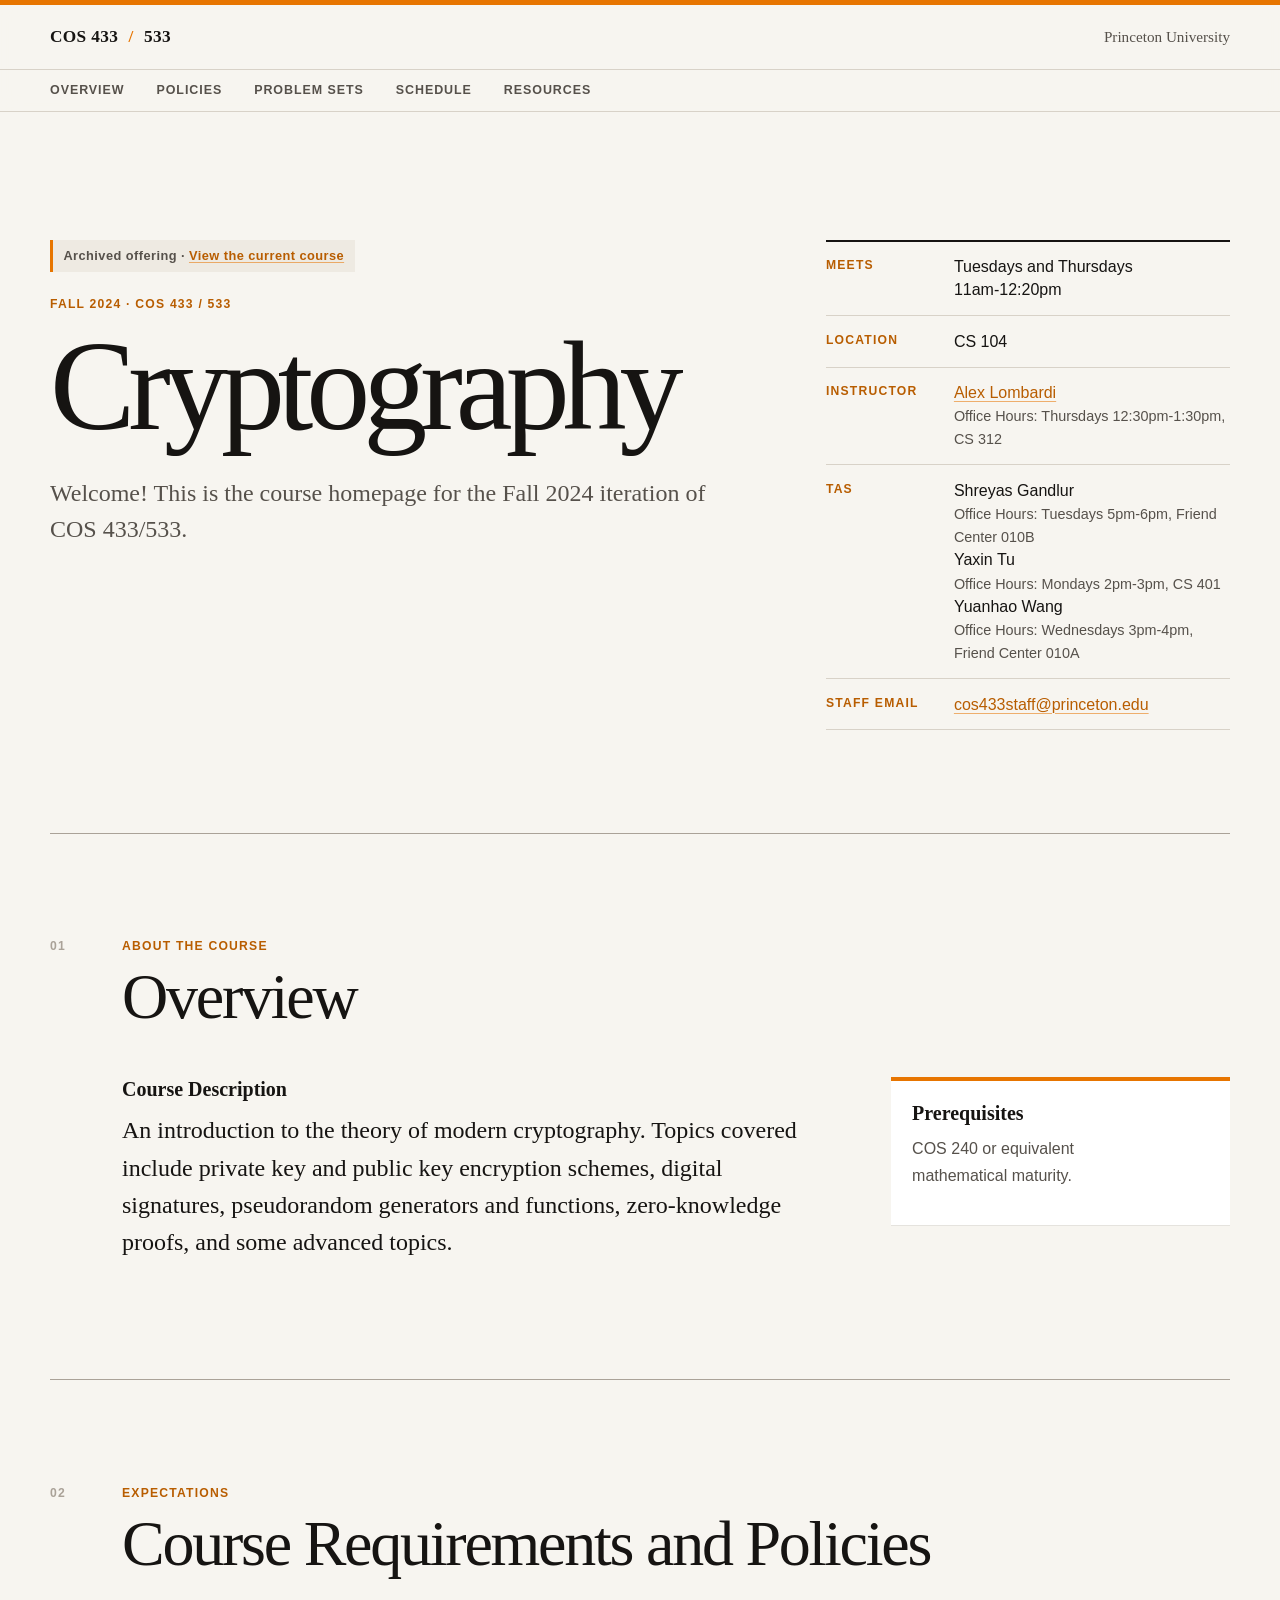
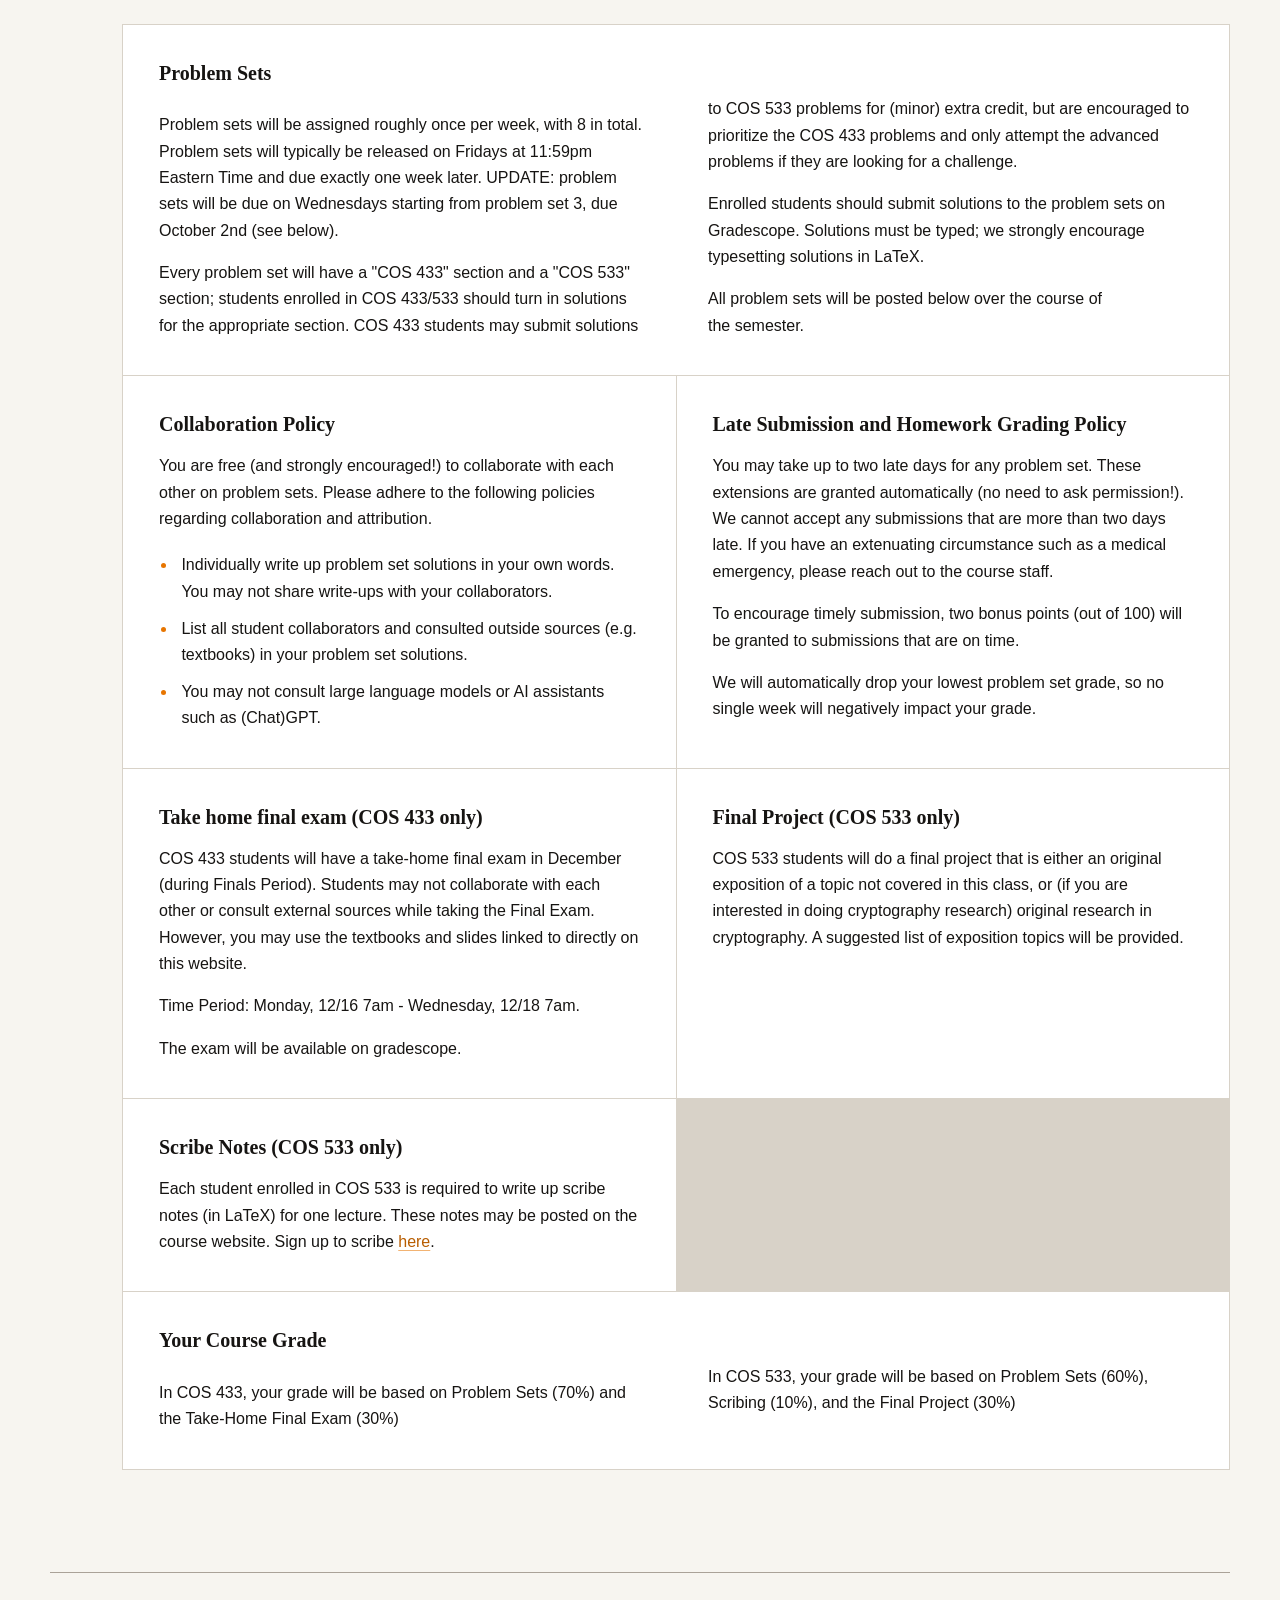
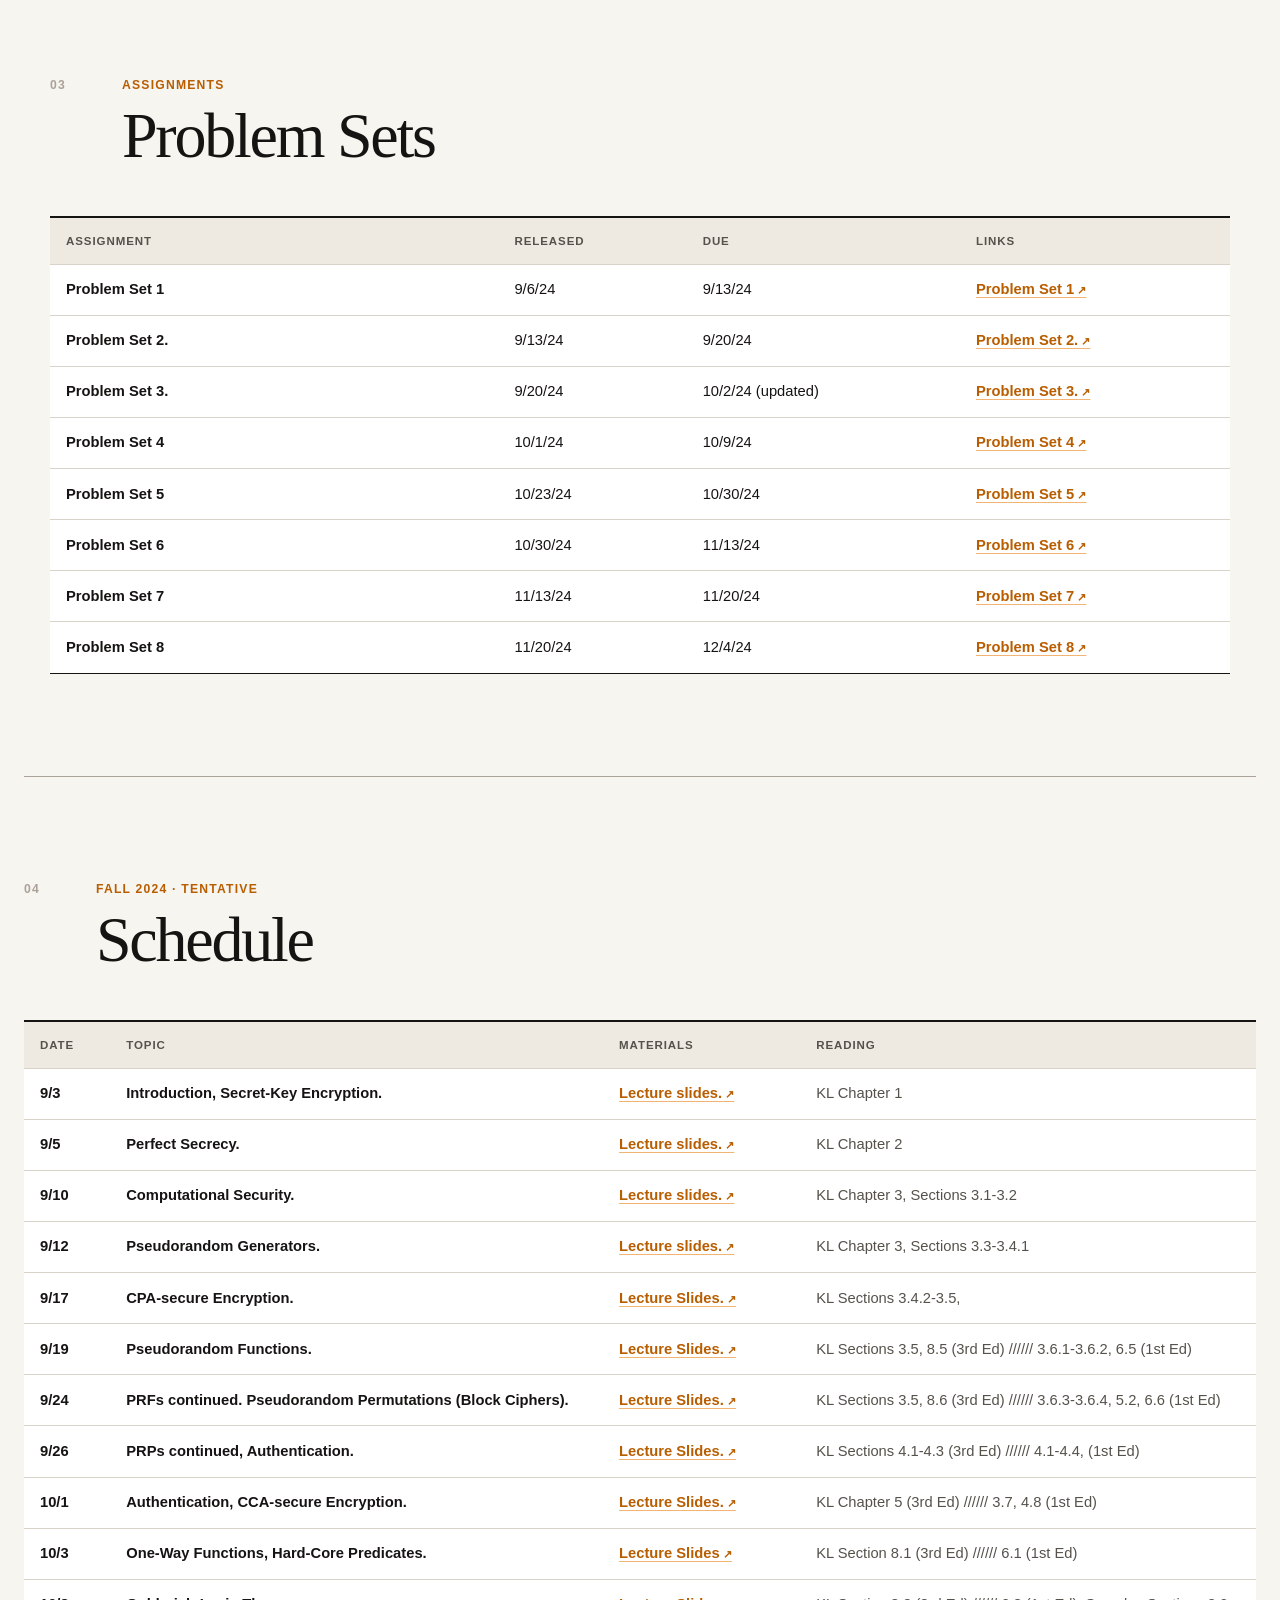
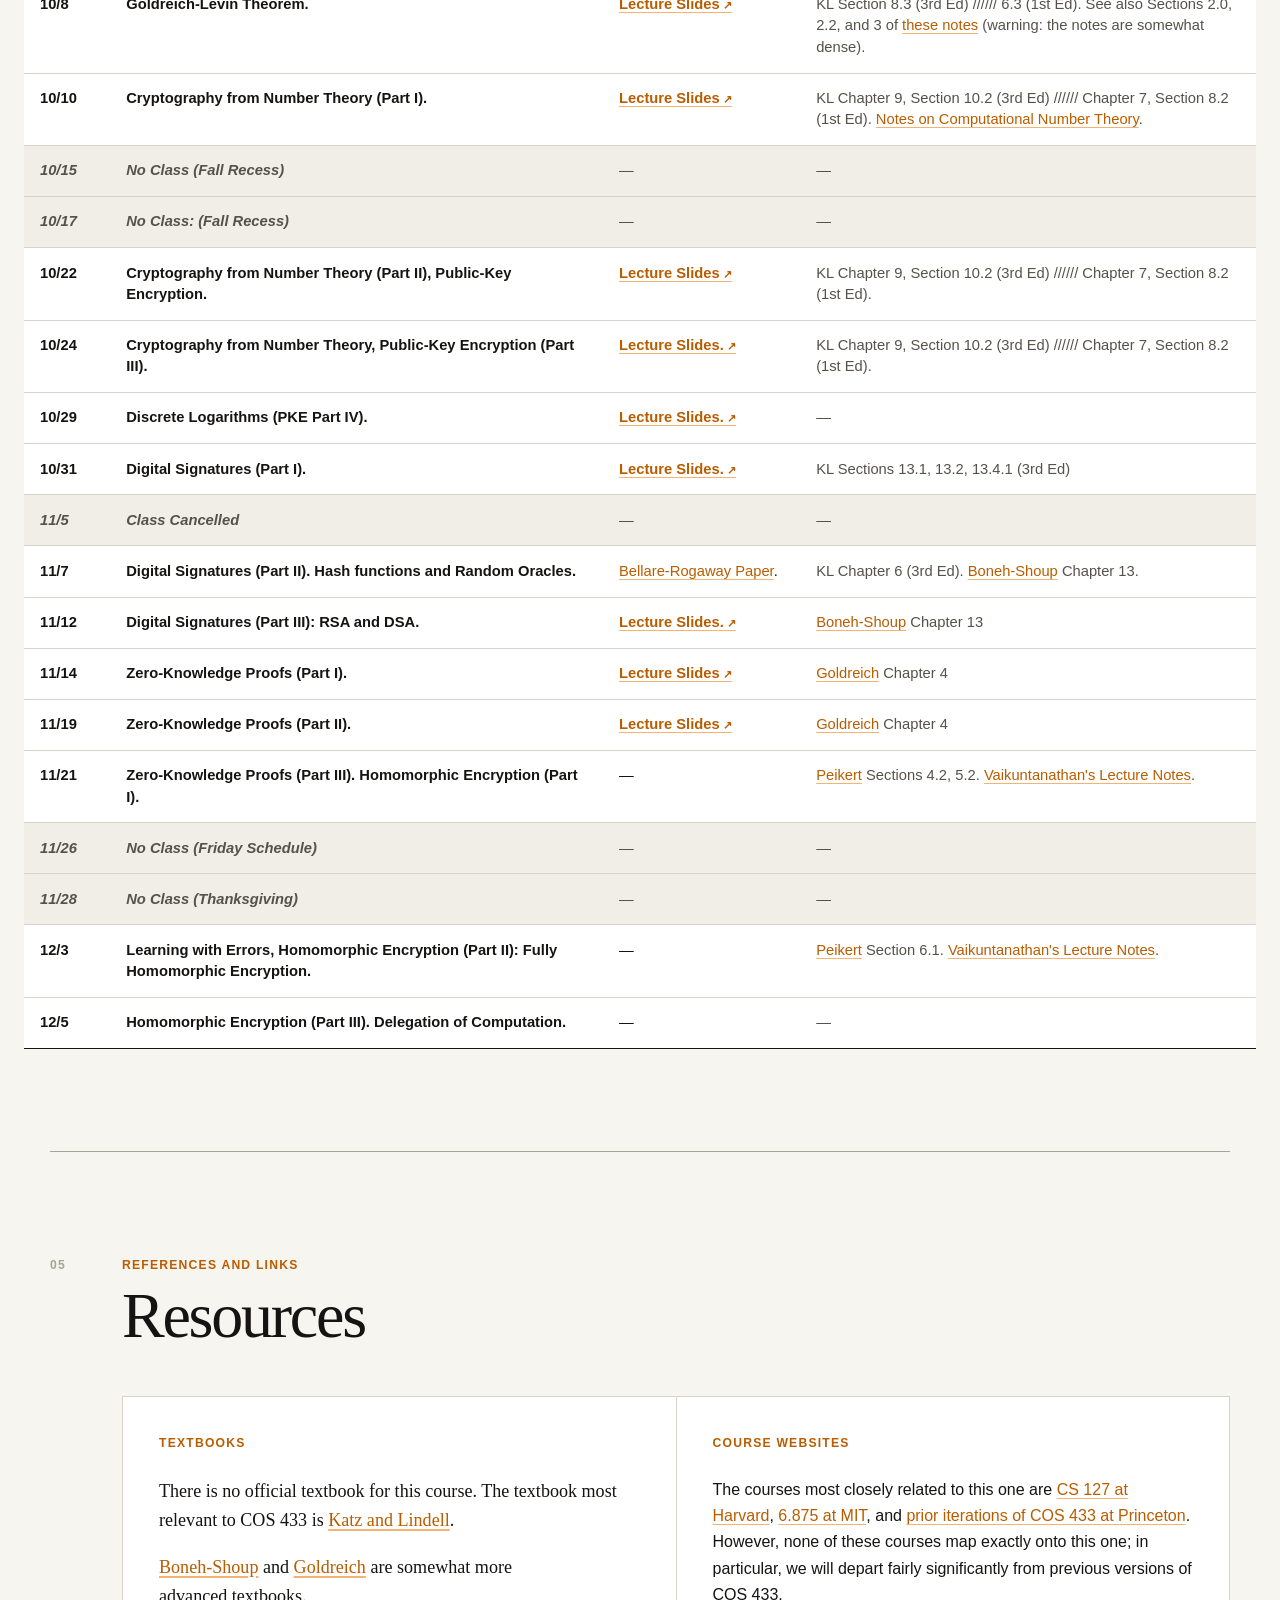
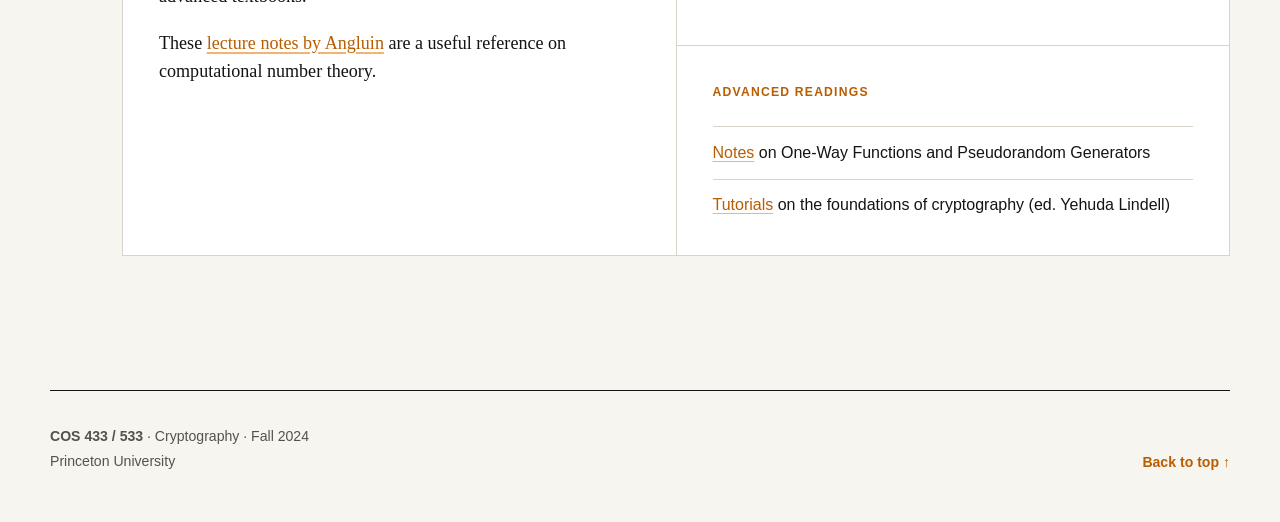
==== archive/fall-2024/index.html @ 26ebc26f "Publish COS 433 course website" ====
<!doctype html>
<html lang="en">
  <head>
    <meta charset="utf-8">
    <meta name="viewport" content="width=device-width, initial-scale=1">
    <meta name="description" content="Archived Fall 2024 offering of COS 433/533: Cryptography at Princeton University.">
    <meta name="theme-color" content="#e77500">
    <title>COS 433/533: Cryptography — Fall 2024 Archive</title>
    <link rel="stylesheet" href="../../style.css">
  </head>
  <body>
    <a class="skip-link" href="#main-content">Skip to main content</a>

    <header class="site-header">
      <div class="header-rule" aria-hidden="true"></div>
      <div class="header-inner">
        <a class="course-mark" href="#top" aria-label="COS 433/533 home">
          <span>COS 433</span>
          <span class="course-mark-divider" aria-hidden="true">/</span>
          <span>533</span>
        </a>
        <p class="university">Princeton University</p>
      </div>
      <nav class="site-nav" aria-label="Course navigation">
        <div class="nav-inner">
          <a href="#overview">Overview</a>
          <a href="#policies">Policies</a>
          <a href="#problem-sets">Problem Sets</a>
          <a href="#schedule">Schedule</a>
          <a href="#resources">Resources</a>
        </div>
      </nav>
    </header>

    <main id="main-content">
      <section class="hero" id="top" aria-labelledby="course-title">
        <div class="hero-copy">
          <p class="archive-notice">Archived offering · <a href="../../">View the current course</a></p>
          <p class="eyebrow">Fall 2024 · COS 433 / 533</p>
          <h1 id="course-title">Cryptography</h1>
          <p class="hero-intro">Welcome! This is the course homepage for the Fall 2024 iteration of COS 433/533.</p>
        </div>
        <dl class="course-facts">
          <div>
            <dt>Meets</dt>
            <dd>Tuesdays and Thursdays<br>11am-12:20pm</dd>
          </div>
          <div>
            <dt>Location</dt>
            <dd>CS 104</dd>
          </div>
          <div>
            <dt>Instructor</dt>
            <dd><a href="https://sites.google.com/view/alex-lombardi/home">Alex Lombardi</a><br><span>Office Hours: Thursdays 12:30pm-1:30pm, CS 312</span></dd>
          </div>
          <div>
            <dt>TAs</dt>
            <dd>
              Shreyas Gandlur<br><span>Office Hours: Tuesdays 5pm-6pm, Friend Center 010B</span><br>
              Yaxin Tu<br><span>Office Hours: Mondays 2pm-3pm, CS 401</span><br>
              Yuanhao Wang<br><span>Office Hours: Wednesdays 3pm-4pm, Friend Center 010A</span>
            </dd>
          </div>
          <div>
            <dt>Staff email</dt>
            <dd><a href="mailto:cos433staff@princeton.edu">cos433staff@princeton.edu</a></dd>
          </div>
        </dl>
      </section>

      <section class="section" id="overview" aria-labelledby="overview-title">
        <div class="section-heading">
          <p class="section-number" aria-hidden="true">01</p>
          <div>
            <p class="kicker">About the course</p>
            <h2 id="overview-title">Overview</h2>
          </div>
        </div>
        <div class="prose overview-grid">
          <div>
            <h3>Course Description</h3>
            <p>An introduction to the theory of modern cryptography. Topics covered include private key and public key encryption schemes, digital signatures, pseudorandom generators and functions, zero-knowledge proofs, and some advanced topics.</p>
          </div>
          <aside class="prerequisite">
            <h3>Prerequisites</h3>
            <p>COS 240 or equivalent mathematical maturity.</p>
          </aside>
        </div>
      </section>

      <section class="section" id="policies" aria-labelledby="policies-title">
        <div class="section-heading">
          <p class="section-number" aria-hidden="true">02</p>
          <div>
            <p class="kicker">Expectations</p>
            <h2 id="policies-title">Course Requirements and Policies</h2>
          </div>
        </div>
        <div class="policy-grid">
          <article class="policy-block policy-lead">
            <h3>Problem Sets</h3>
            <p>Problem sets will be assigned roughly once per week, with 8 in total. Problem sets will typically be released on Fridays at 11:59pm Eastern Time and due exactly one week later. UPDATE: problem sets will be due on Wednesdays starting from problem set 3, due October 2nd (see below).</p>
            <p>Every problem set will have a "COS 433" section and a "COS 533" section; students enrolled in COS 433/533 should turn in solutions for the appropriate section. COS 433 students may submit solutions to COS 533 problems for (minor) extra credit, but are encouraged to prioritize the COS 433 problems and only attempt the advanced problems if they are looking for a challenge.</p>
            <p>Enrolled students should submit solutions to the problem sets on Gradescope. Solutions must be typed; we strongly encourage typesetting solutions in LaTeX.</p>
            <p>All problem sets will be posted below over the course of the semester.</p>
          </article>

          <article class="policy-block">
            <h3>Collaboration Policy</h3>
            <p>You are free (and strongly encouraged!) to collaborate with each other on problem sets. Please adhere to the following policies regarding collaboration and attribution.</p>
            <ul>
              <li>Individually write up problem set solutions in your own words. You may not share write-ups with your collaborators.</li>
              <li>List all student collaborators and consulted outside sources (e.g. textbooks) in your problem set solutions.</li>
              <li>You may not consult large language models or AI assistants such as (Chat)GPT.</li>
            </ul>
          </article>

          <article class="policy-block">
            <h3>Late Submission and Homework Grading Policy</h3>
            <p>You may take up to two late days for any problem set. These extensions are granted automatically (no need to ask permission!). We cannot accept any submissions that are more than two days late. If you have an extenuating circumstance such as a medical emergency, please reach out to the course staff.</p>
            <p>To encourage timely submission, two bonus points (out of 100) will be granted to submissions that are on time.</p>
            <p>We will automatically drop your lowest problem set grade, so no single week will negatively impact your grade.</p>
          </article>

          <article class="policy-block">
            <h3>Take home final exam (COS 433 only)</h3>
            <p>COS 433 students will have a take-home final exam in December (during Finals Period). Students may not collaborate with each other or consult external sources while taking the Final Exam. However, you may use the textbooks and slides linked to directly on this website.</p>
            <p>Time Period: Monday, 12/16 7am - Wednesday, 12/18 7am.</p>
            <p>The exam will be available on gradescope.</p>
          </article>

          <article class="policy-block">
            <h3>Final Project (COS 533 only)</h3>
            <p>COS 533 students will do a final project that is either an original exposition of a topic not covered in this class, or (if you are interested in doing cryptography research) original research in cryptography. A suggested list of exposition topics will be provided.</p>
          </article>

          <article class="policy-block">
            <h3>Scribe Notes (COS 533 only)</h3>
            <p>Each student enrolled in COS 533 is required to write up scribe notes (in LaTeX) for one lecture. These notes may be posted on the course website. Sign up to scribe <a href="https://docs.google.com/spreadsheets/d/1OkGU-1TvZ5E2zgRWZABC5kylXxtdlZZu6oyZ9bKEz8Q/edit?usp=sharing">here</a>.</p>
          </article>

          <article class="policy-block policy-lead">
            <h3>Your Course Grade</h3>
            <p>In COS 433, your grade will be based on Problem Sets (70%) and the Take-Home Final Exam (30%)</p>
            <p>In COS 533, your grade will be based on Problem Sets (60%), Scribing (10%), and the Final Project (30%)</p>
          </article>
        </div>
      </section>

      <section class="section" id="problem-sets" aria-labelledby="problem-sets-title">
        <div class="section-heading">
          <p class="section-number" aria-hidden="true">03</p>
          <div>
            <p class="kicker">Assignments</p>
            <h2 id="problem-sets-title">Problem Sets</h2>
          </div>
        </div>
        <div class="table-wrap" tabindex="0" role="region" aria-label="Problem sets table">
          <table class="assignments-table">
            <thead>
              <tr><th scope="col">Assignment</th><th scope="col">Released</th><th scope="col">Due</th><th scope="col">Links</th></tr>
            </thead>
            <tbody>
              <tr><th scope="row">Problem Set 1</th><td><time datetime="2024-09-06">9/6/24</time></td><td><time datetime="2024-09-13">9/13/24</time></td><td><a class="material-link" href="https://drive.google.com/file/d/1F529J0idcLSIoOwxctUUC-My8OvthMAl/view?usp=sharing">Problem Set 1</a></td></tr>
              <tr><th scope="row">Problem Set 2.</th><td><time datetime="2024-09-13">9/13/24</time></td><td><time datetime="2024-09-20">9/20/24</time></td><td><a class="material-link" href="https://drive.google.com/file/d/1Zq350hdBatgd6WOhfVBO8AHNza-Hgu_a/view?usp=sharing">Problem Set 2.</a></td></tr>
              <tr><th scope="row">Problem Set 3.</th><td><time datetime="2024-09-20">9/20/24</time></td><td><time datetime="2024-10-02">10/2/24 (updated)</time></td><td><a class="material-link" href="https://drive.google.com/file/d/1S4IjV6OdjHslKK5Bb_wJ1UD8ob0xcJHb/view?usp=sharing">Problem Set 3.</a></td></tr>
              <tr><th scope="row">Problem Set 4</th><td><time datetime="2024-10-01">10/1/24</time></td><td><time datetime="2024-10-09">10/9/24</time></td><td><a class="material-link" href="https://drive.google.com/file/d/1CdfJLV0wlPe9n7Mj4t52S3CpuPpFNwMN/view?usp=sharing">Problem Set 4</a></td></tr>
              <tr><th scope="row">Problem Set 5</th><td><time datetime="2024-10-23">10/23/24</time></td><td><time datetime="2024-10-30">10/30/24</time></td><td><a class="material-link" href="https://drive.google.com/file/d/1-C3QPLSlQTEhts3yu4E3razb48sNxPXq/view?usp=sharing">Problem Set 5</a></td></tr>
              <tr><th scope="row">Problem Set 6</th><td><time datetime="2024-10-30">10/30/24</time></td><td><time datetime="2024-11-13">11/13/24</time></td><td><a class="material-link" href="https://drive.google.com/file/d/1BEJ1AhPL5W0Lh9tFBaPdwI0mNyIkY1Yx/view?usp=sharing">Problem Set 6</a></td></tr>
              <tr><th scope="row">Problem Set 7</th><td><time datetime="2024-11-13">11/13/24</time></td><td><time datetime="2024-11-20">11/20/24</time></td><td><a class="material-link" href="https://drive.google.com/file/d/1GU1M-of982mhEj-NG-NFUiHwJxZ1PYLh/view?usp=sharing">Problem Set 7</a></td></tr>
              <tr><th scope="row">Problem Set 8</th><td><time datetime="2024-11-20">11/20/24</time></td><td><time datetime="2024-12-04">12/4/24</time></td><td><a class="material-link" href="https://drive.google.com/file/d/1O2Ly7XESzdmF1xDLxISKnJnm4eGkUbYT/view?usp=sharing">Problem Set 8</a></td></tr>
            </tbody>
          </table>
        </div>
      </section>

      <section class="section schedule-section" id="schedule" aria-labelledby="schedule-title">
        <div class="section-heading">
          <p class="section-number" aria-hidden="true">04</p>
          <div><p class="kicker">Fall 2024 · Tentative</p><h2 id="schedule-title">Schedule</h2></div>
        </div>
        <p class="table-hint">Scroll horizontally to see all columns on smaller screens.</p>
        <div class="table-wrap" tabindex="0" role="region" aria-label="Course schedule table">
          <table class="schedule-table">
            <thead><tr><th scope="col">Date</th><th scope="col">Topic</th><th scope="col">Materials</th><th scope="col">Reading</th></tr></thead>
            <tbody>
              <tr><th scope="row"><time datetime="2024-09-03">9/3</time></th><td>Introduction, Secret-Key Encryption.</td><td><a class="material-link" href="https://drive.google.com/file/d/1d1HkCn3lOzLre4zKtiXwB_2v631OCyvb/view?usp=sharing">Lecture slides.</a></td><td>KL Chapter 1</td></tr>
              <tr><th scope="row"><time datetime="2024-09-05">9/5</time></th><td>Perfect Secrecy.</td><td><a class="material-link" href="https://drive.google.com/file/d/1KfqXOS7wd2Zdfg8uqD8DSI1Xg-wZctUl/view?usp=sharing">Lecture slides.</a></td><td>KL Chapter 2</td></tr>
              <tr><th scope="row"><time datetime="2024-09-10">9/10</time></th><td>Computational Security.</td><td><a class="material-link" href="https://drive.google.com/file/d/1zR4z2SB0qdvX8WwCimMjlUtIM4IcQUW7/view?usp=sharing">Lecture slides.</a></td><td>KL Chapter 3, Sections 3.1-3.2</td></tr>
              <tr><th scope="row"><time datetime="2024-09-12">9/12</time></th><td>Pseudorandom Generators.</td><td><a class="material-link" href="https://drive.google.com/file/d/1OOVRRcZiRSDQdKxDRAV39hhmmsc6ykVG/view?usp=sharing">Lecture slides.</a></td><td>KL Chapter 3, Sections 3.3-3.4.1</td></tr>
              <tr><th scope="row"><time datetime="2024-09-17">9/17</time></th><td>CPA-secure Encryption.</td><td><a class="material-link" href="https://drive.google.com/file/d/1ex-93kirBeV9hCXNOdJ_LwXpl_bOQMqf/view?usp=sharing">Lecture Slides.</a></td><td>KL Sections 3.4.2-3.5,</td></tr>
              <tr><th scope="row"><time datetime="2024-09-19">9/19</time></th><td>Pseudorandom Functions.</td><td><a class="material-link" href="https://drive.google.com/file/d/1zxz50cBMT1qx-W2vQcSHmxbXBAGcYKoc/view?usp=sharing">Lecture Slides.</a></td><td>KL Sections 3.5, 8.5 (3rd Ed) ////// 3.6.1-3.6.2, 6.5 (1st Ed)</td></tr>
              <tr><th scope="row"><time datetime="2024-09-24">9/24</time></th><td>PRFs continued. Pseudorandom Permutations (Block Ciphers).</td><td><a class="material-link" href="https://drive.google.com/file/d/1mc6Bu2NzUdekiKXBKL06t9OluYUAHjoE/view?usp=sharing">Lecture Slides.</a></td><td>KL Sections 3.5, 8.6 (3rd Ed) ////// 3.6.3-3.6.4, 5.2, 6.6 (1st Ed)</td></tr>
              <tr><th scope="row"><time datetime="2024-09-26">9/26</time></th><td>PRPs continued, Authentication.</td><td><a class="material-link" href="https://drive.google.com/file/d/1-lfu5kfkuvpm5GDwnCWhAe2GRduEKxR8/view?usp=sharing">Lecture Slides.</a></td><td>KL Sections 4.1-4.3 (3rd Ed) ////// 4.1-4.4, (1st Ed)</td></tr>
              <tr><th scope="row"><time datetime="2024-10-01">10/1</time></th><td>Authentication, CCA-secure Encryption.</td><td><a class="material-link" href="https://drive.google.com/file/d/1KmprNlI97lW3ezD8YJkcFB7vZP6u7LM2/view?usp=sharing">Lecture Slides.</a></td><td>KL Chapter 5 (3rd Ed) ////// 3.7, 4.8 (1st Ed)</td></tr>
              <tr><th scope="row"><time datetime="2024-10-03">10/3</time></th><td>One-Way Functions, Hard-Core Predicates.</td><td><a class="material-link" href="https://drive.google.com/file/d/18nx8LmaZHeumwCPfMgHmy_OSoEl8X6At/view?usp=sharing">Lecture Slides</a></td><td>KL Section 8.1 (3rd Ed) ////// 6.1 (1st Ed)</td></tr>
              <tr><th scope="row"><time datetime="2024-10-08">10/8</time></th><td>Goldreich-Levin Theorem.</td><td><a class="material-link" href="https://drive.google.com/file/d/1hE2r0ha7eW0JiJALLfdIwK99gK0h9WV9/view?usp=sharing">Lecture Slides</a></td><td>KL Section 8.3 (3rd Ed) ////// 6.3 (1st Ed). See also Sections 2.0, 2.2, and 3 of <a href="https://drive.google.com/file/d/1I5aObjjX_0Zlpn97mNiALAsqbqVJDV7d/view?usp=drive_link">these notes</a> (warning: the notes are somewhat dense).</td></tr>
              <tr><th scope="row"><time datetime="2024-10-10">10/10</time></th><td>Cryptography from Number Theory (Part I).</td><td><a class="material-link" href="https://drive.google.com/file/d/1dUFVqt5F3Y6qQdWB9wIXj5unigQz3nnT/view?usp=sharing">Lecture Slides</a></td><td>KL Chapter 9, Section 10.2 (3rd Ed) ////// Chapter 7, Section 8.2 (1st Ed). <a href="https://people.csail.mit.edu/vinodv/6892-Fall2013/Angluin.pdf">Notes on Computational Number Theory</a>.</td></tr>
              <tr class="no-class"><th scope="row"><time datetime="2024-10-15">10/15</time></th><td>No Class (Fall Recess)</td><td>—</td><td>—</td></tr>
              <tr class="no-class"><th scope="row"><time datetime="2024-10-17">10/17</time></th><td>No Class: (Fall Recess)</td><td>—</td><td>—</td></tr>
              <tr><th scope="row"><time datetime="2024-10-22">10/22</time></th><td>Cryptography from Number Theory (Part II), Public-Key Encryption.</td><td><a class="material-link" href="https://drive.google.com/file/d/1A3xNE3QRSELTQev5e_37ueqRRIVzQY-b/view?usp=sharing">Lecture Slides</a></td><td>KL Chapter 9, Section 10.2 (3rd Ed) ////// Chapter 7, Section 8.2 (1st Ed).</td></tr>
              <tr><th scope="row"><time datetime="2024-10-24">10/24</time></th><td>Cryptography from Number Theory, Public-Key Encryption (Part III).</td><td><a class="material-link" href="https://drive.google.com/file/d/1jjQ2EdCwnYMxL5EB5lro6d1SvZxz0KIk/view?usp=sharing">Lecture Slides.</a></td><td>KL Chapter 9, Section 10.2 (3rd Ed) ////// Chapter 7, Section 8.2 (1st Ed).</td></tr>
              <tr><th scope="row"><time datetime="2024-10-29">10/29</time></th><td>Discrete Logarithms (PKE Part IV).</td><td><a class="material-link" href="https://drive.google.com/file/d/1KdBv2S4FcNrTZUU7-QL05_keeopaWjda/view?usp=sharing">Lecture Slides.</a></td><td>—</td></tr>
              <tr><th scope="row"><time datetime="2024-10-31">10/31</time></th><td>Digital Signatures (Part I).</td><td><a class="material-link" href="https://drive.google.com/file/d/1XfYALcWk4npPkjH8g8WT1zkUzAO992lx/view?usp=sharing">Lecture Slides.</a></td><td>KL Sections 13.1, 13.2, 13.4.1 (3rd Ed)</td></tr>
              <tr class="no-class"><th scope="row"><time datetime="2024-11-05">11/5</time></th><td>Class Cancelled</td><td>—</td><td>—</td></tr>
              <tr><th scope="row"><time datetime="2024-11-07">11/7</time></th><td>Digital Signatures (Part II). Hash functions and Random Oracles.</td><td><a href="https://cseweb.ucsd.edu/~mihir/papers/ro.pdf">Bellare-Rogaway Paper</a>.</td><td>KL Chapter 6 (3rd Ed). <a href="https://toc.cryptobook.us/book.pdf">Boneh-Shoup</a> Chapter 13.</td></tr>
              <tr><th scope="row"><time datetime="2024-11-12">11/12</time></th><td>Digital Signatures (Part III): RSA and DSA.</td><td><a class="material-link" href="https://drive.google.com/file/d/1oEWi39THgZDd5wT80y-k6qkFfEjJAC9w/view?usp=sharing">Lecture Slides.</a></td><td><a href="https://toc.cryptobook.us/book.pdf">Boneh-Shoup</a> Chapter 13</td></tr>
              <tr><th scope="row"><time datetime="2024-11-14">11/14</time></th><td>Zero-Knowledge Proofs (Part I).</td><td><a class="material-link" href="https://drive.google.com/file/d/15HjSw1GidkuAJu0Bf13tibyVOrbMx1xx/view?usp=sharing">Lecture Slides</a></td><td><a href="https://www.wisdom.weizmann.ac.il/~oded/foc-drafts.html">Goldreich</a> Chapter 4</td></tr>
              <tr><th scope="row"><time datetime="2024-11-19">11/19</time></th><td>Zero-Knowledge Proofs (Part II).</td><td><a class="material-link" href="https://drive.google.com/file/d/1ycd8EAFp8zZZuuLKZI3TcP0SUnI-bA4n/view?usp=sharing">Lecture Slides</a></td><td><a href="https://www.wisdom.weizmann.ac.il/~oded/foc-drafts.html">Goldreich</a> Chapter 4</td></tr>
              <tr><th scope="row"><time datetime="2024-11-21">11/21</time></th><td>Zero-Knowledge Proofs (Part III). Homomorphic Encryption (Part I).</td><td>—</td><td><a href="https://eprint.iacr.org/2015/939.pdf">Peikert</a> Sections 4.2, 5.2. <a href="https://advancedcrypto.github.io/Lecture1.pdf">Vaikuntanathan's Lecture Notes</a>.</td></tr>
              <tr class="no-class"><th scope="row"><time datetime="2024-11-26">11/26</time></th><td>No Class (Friday Schedule)</td><td>—</td><td>—</td></tr>
              <tr class="no-class"><th scope="row"><time datetime="2024-11-28">11/28</time></th><td>No Class (Thanksgiving)</td><td>—</td><td>—</td></tr>
              <tr><th scope="row"><time datetime="2024-12-03">12/3</time></th><td>Learning with Errors, Homomorphic Encryption (Part II): Fully Homomorphic Encryption.</td><td>—</td><td><a href="https://eprint.iacr.org/2015/939.pdf">Peikert</a> Section 6.1. <a href="https://advancedcrypto.github.io/Lecture4a.pdf">Vaikuntanathan's Lecture Notes</a>.</td></tr>
              <tr><th scope="row"><time datetime="2024-12-05">12/5</time></th><td>Homomorphic Encryption (Part III). Delegation of Computation.</td><td>—</td><td>—</td></tr>
            </tbody>
          </table>
        </div>
      </section>

      <section class="section" id="resources" aria-labelledby="resources-title">
        <div class="section-heading">
          <p class="section-number" aria-hidden="true">05</p>
          <div><p class="kicker">References and links</p><h2 id="resources-title">Resources</h2></div>
        </div>
        <div class="resources-grid">
          <article class="resource-block resource-primary">
            <p class="resource-label">Textbooks</p>
            <p>There is no official textbook for this course. The textbook most relevant to COS 433 is <a href="https://www.amazon.com/Introduction-Cryptography-Chapman-Network-Security/dp/1466570261">Katz and Lindell</a>.</p>
            <p><a href="https://toc.cryptobook.us/">Boneh-Shoup</a> and <a href="https://www.wisdom.weizmann.ac.il/~oded/foc-book.html">Goldreich</a> are somewhat more advanced textbooks.</p>
            <p>These <a href="https://people.csail.mit.edu/vinodv/6892-Fall2013/Angluin.pdf">lecture notes by Angluin</a> are a useful reference on computational number theory.</p>
          </article>
          <article class="resource-block">
            <p class="resource-label">Course Websites</p>
            <p>The courses most closely related to this one are <a href="https://cs127.boazbarak.org/">CS 127 at Harvard</a>, <a href="http://mit6875.org/">6.875 at MIT</a>, and <a href="https://mzhandry.github.io/courses/2020-Fall-COS433/">prior iterations of COS 433 at Princeton</a>. However, none of these courses map exactly onto this one; in particular, we will depart fairly significantly from previous versions of COS 433.</p>
          </article>
          <article class="resource-block">
            <p class="resource-label">Advanced Readings</p>
            <ul class="resource-list">
              <li><a href="https://drive.google.com/file/d/1I5aObjjX_0Zlpn97mNiALAsqbqVJDV7d/view?usp=drive_link">Notes</a> on One-Way Functions and Pseudorandom Generators</li>
              <li><a href="https://link.springer.com/book/10.1007/978-3-319-57048-8">Tutorials</a> on the foundations of cryptography (ed. Yehuda Lindell)</li>
            </ul>
          </article>
        </div>
      </section>
    </main>

    <footer class="site-footer">
      <div><p><strong>COS 433 / 533</strong> · Cryptography · Fall 2024</p><p>Princeton University</p></div>
      <a href="#top">Back to top <span aria-hidden="true">↑</span></a>
    </footer>
  </body>
</html>
---- style.css ----
:root {
  --orange: #e77500;
  --orange-dark: #b85d00;
  --ink: #161412;
  --ink-soft: #56514b;
  --paper: #f7f5f0;
  --surface: #fff;
  --line: #d8d2c8;
  --line-dark: #aaa298;
  --serif: Georgia, "Times New Roman", serif;
  --sans: Inter, ui-sans-serif, -apple-system, BlinkMacSystemFont, "Segoe UI", sans-serif;
  --content-width: 1180px;
}

* {
  box-sizing: border-box;
}

html {
  scroll-behavior: smooth;
  scroll-padding-top: 9rem;
}

body {
  margin: 0;
  overflow-x: hidden;
  color: var(--ink);
  background: var(--paper);
  font-family: var(--sans);
  font-size: 1rem;
  line-height: 1.65;
  -webkit-font-smoothing: antialiased;
}

a {
  color: var(--orange-dark);
  text-decoration-color: color-mix(in srgb, var(--orange) 55%, transparent);
  text-decoration-thickness: 0.09em;
  text-underline-offset: 0.18em;
}

a:hover {
  color: var(--orange);
  text-decoration-color: currentColor;
}

a:focus-visible {
  outline: 3px solid color-mix(in srgb, var(--orange) 55%, white);
  outline-offset: 3px;
  border-radius: 2px;
}

.skip-link {
  position: fixed;
  z-index: 100;
  top: 0.75rem;
  left: 0.75rem;
  padding: 0.55rem 0.8rem;
  color: white;
  background: var(--ink);
  transform: translateY(-160%);
}

.skip-link:focus {
  transform: translateY(0);
}

.site-header {
  position: sticky;
  z-index: 20;
  top: 0;
  background: color-mix(in srgb, var(--paper) 94%, transparent);
  border-bottom: 1px solid var(--line);
  backdrop-filter: blur(10px);
}

.header-rule {
  height: 5px;
  background: var(--orange);
}

.header-inner,
.nav-inner,
.hero,
.section {
  width: min(calc(100% - 3rem), var(--content-width));
  margin-inline: auto;
}

.header-inner {
  display: flex;
  align-items: center;
  justify-content: space-between;
  min-height: 4rem;
  gap: 2rem;
}

.course-mark {
  display: inline-flex;
  gap: 0.65rem;
  align-items: center;
  color: var(--ink);
  font-family: var(--serif);
  font-size: 1.08rem;
  font-weight: 700;
  letter-spacing: 0.02em;
  text-decoration: none;
}

.course-mark-divider {
  color: var(--orange);
}

.university {
  margin: 0;
  color: var(--ink-soft);
  font-family: var(--serif);
  font-size: 0.95rem;
}

.site-nav {
  border-top: 1px solid var(--line);
}

.nav-inner {
  display: flex;
  gap: 2rem;
  overflow-x: auto;
  scrollbar-width: none;
}

.nav-inner::-webkit-scrollbar {
  display: none;
}

.site-nav a {
  flex: none;
  padding: 0.6rem 0 0.65rem;
  color: var(--ink-soft);
  font-size: 0.78rem;
  font-weight: 750;
  letter-spacing: 0.075em;
  text-decoration: none;
  text-transform: uppercase;
}

.site-nav a:hover {
  color: var(--orange-dark);
}

.hero {
  display: grid;
  grid-template-columns: minmax(0, 1.25fr) minmax(20rem, 0.75fr);
  gap: clamp(3rem, 8vw, 8rem);
  padding-block: clamp(4.5rem, 10vw, 8rem) clamp(4rem, 8vw, 7rem);
}

.eyebrow,
.kicker,
.section-number,
dt {
  color: var(--orange-dark);
  font-size: 0.76rem;
  font-weight: 800;
  letter-spacing: 0.1em;
  text-transform: uppercase;
}

.eyebrow {
  margin: 0 0 1rem;
}

h1,
h2,
h3,
p {
  text-wrap: pretty;
}

h1,
h2,
h3 {
  font-family: var(--serif);
}

h1 {
  max-width: 8ch;
  margin: 0;
  font-size: clamp(4.3rem, 10vw, 8rem);
  font-weight: 500;
  letter-spacing: -0.055em;
  line-height: 0.88;
}

.hero-intro {
  max-width: 43rem;
  margin: 2rem 0 0;
  color: var(--ink-soft);
  font-family: var(--serif);
  font-size: clamp(1.2rem, 2vw, 1.5rem);
  line-height: 1.5;
}

.archive-notice {
  display: inline-block;
  margin: 0 0 1.4rem;
  padding: 0.35rem 0.65rem;
  color: var(--ink-soft);
  background: #eeeae2;
  border-left: 3px solid var(--orange);
  font-size: 0.8rem;
  font-weight: 700;
  letter-spacing: 0.035em;
}

.current-status {
  align-self: end;
  padding: 1.5rem;
  background: var(--surface);
  border-top: 4px solid var(--orange);
  box-shadow: 0 1px 0 rgba(22, 20, 18, 0.08);
}

.current-status p:last-child {
  margin-bottom: 0;
  color: var(--ink-soft);
  font-family: var(--serif);
  font-size: 1.15rem;
}

.coming-soon {
  max-width: 52rem;
  margin-left: 4.5rem;
  padding: clamp(1.5rem, 3vw, 2.25rem);
  background: var(--surface);
  border-left: 4px solid var(--orange);
  font-family: var(--serif);
  font-size: clamp(1.15rem, 2vw, 1.4rem);
}

.coming-soon p {
  margin: 0;
}

.offering-grid {
  display: grid;
  grid-template-columns: repeat(2, minmax(0, 1fr));
  gap: 1rem;
  margin-left: 4.5rem;
}

.offering-card {
  display: flex;
  flex-direction: column;
  min-height: 15rem;
  padding: clamp(1.5rem, 4vw, 2.5rem);
  color: var(--ink);
  background: var(--surface);
  border-top: 4px solid var(--orange);
  text-decoration: none;
  box-shadow: 0 1px 0 rgba(22, 20, 18, 0.08);
  transition: transform 160ms ease, box-shadow 160ms ease;
}

.offering-card:hover {
  color: var(--ink);
  transform: translateY(-2px);
  box-shadow: 0 8px 24px rgba(22, 20, 18, 0.08);
}

.offering-term {
  margin-bottom: 1.5rem;
  color: var(--orange-dark);
  font-size: 0.76rem;
  font-weight: 800;
  letter-spacing: 0.1em;
  text-transform: uppercase;
}

.offering-card strong {
  font-family: var(--serif);
  font-size: clamp(1.45rem, 3vw, 2rem);
  line-height: 1.15;
}

.offering-card > span:not(.offering-term):not(.offering-action) {
  color: var(--ink-soft);
  font-family: var(--serif);
  font-size: 1.1rem;
}

.offering-action {
  margin-top: auto;
  padding-top: 2rem;
  color: var(--orange-dark);
  font-size: 0.85rem;
  font-weight: 750;
}

.course-facts {
  align-self: end;
  margin: 0;
  border-top: 2px solid var(--ink);
}

.course-facts div {
  display: grid;
  grid-template-columns: 7rem 1fr;
  gap: 1rem;
  padding: 0.85rem 0;
  border-bottom: 1px solid var(--line);
}

.course-facts dt,
.course-facts dd {
  margin: 0;
}

.course-facts dd {
  line-height: 1.45;
}

.course-facts dd span {
  color: var(--ink-soft);
  font-size: 0.9rem;
}

.section {
  padding-block: clamp(4rem, 8vw, 7rem);
  border-top: 1px solid var(--line-dark);
}

.section-heading {
  display: grid;
  grid-template-columns: 4.5rem 1fr;
  align-items: start;
  margin-bottom: 3rem;
}

.section-number,
.kicker {
  margin: 0 0 0.55rem;
}

.section-number {
  color: var(--line-dark);
}

h2 {
  margin: 0;
  font-size: clamp(2.45rem, 5vw, 4.4rem);
  font-weight: 500;
  letter-spacing: -0.035em;
  line-height: 1;
}

h3 {
  margin: 0 0 0.65rem;
  font-size: 1.25rem;
  line-height: 1.25;
}

.prose p {
  margin: 0 0 1rem;
}

.overview-grid {
  display: grid;
  grid-template-columns: minmax(0, 1.6fr) minmax(16rem, 0.8fr);
  gap: clamp(2rem, 7vw, 7rem);
  padding-left: 4.5rem;
}

.overview-grid > div > p {
  max-width: 48rem;
  font-family: var(--serif);
  font-size: clamp(1.2rem, 2vw, 1.5rem);
  line-height: 1.55;
}

.prerequisite {
  align-self: start;
  padding: 1.25rem 1.35rem;
  background: var(--surface);
  border-top: 4px solid var(--orange);
  box-shadow: 0 1px 0 rgba(22, 20, 18, 0.08);
}

.prerequisite p {
  color: var(--ink-soft);
}

.policy-grid {
  display: grid;
  grid-template-columns: repeat(2, minmax(0, 1fr));
  gap: 1px;
  margin-left: 4.5rem;
  background: var(--line);
  border: 1px solid var(--line);
}

.policy-block {
  padding: clamp(1.5rem, 3vw, 2.25rem);
  background: var(--surface);
}

.policy-block p:last-child,
.policy-block ul:last-child {
  margin-bottom: 0;
}

.policy-lead {
  grid-column: 1 / -1;
  columns: 2;
  column-gap: 4rem;
}

.policy-lead h3 {
  column-span: all;
}

.policy-block ul {
  margin: 1.25rem 0 0;
  padding-left: 1.15rem;
}

.policy-block li {
  margin-top: 0.65rem;
  padding-left: 0.25rem;
}

.policy-block li::marker {
  color: var(--orange);
}

.grade-block {
  display: flex;
  flex-direction: column;
}

.grade-bar {
  display: flex;
  height: 2rem;
  margin-top: auto;
  padding-top: 0.7rem;
  color: white;
  font-size: 0.72rem;
  font-weight: 800;
  line-height: 2rem;
}

.grade-major,
.grade-final {
  display: block;
  padding-inline: 0.6rem;
}

.grade-major {
  width: 75%;
  background: var(--ink);
}

.grade-final {
  width: 25%;
  min-width: 3.4rem;
  background: var(--orange);
}

.table-wrap {
  max-width: 100%;
  overflow-x: auto;
  border-top: 2px solid var(--ink);
  border-bottom: 1px solid var(--ink);
  outline: none;
}

.table-wrap:focus-visible {
  outline: 3px solid color-mix(in srgb, var(--orange) 55%, white);
  outline-offset: 4px;
}

table {
  width: 100%;
  border-collapse: collapse;
  background: var(--surface);
  font-size: 0.92rem;
  line-height: 1.45;
}

th,
td {
  padding: 0.9rem 1rem;
  text-align: left;
  vertical-align: top;
  border-bottom: 1px solid var(--line);
}

thead th {
  color: var(--ink-soft);
  background: #eeeae2;
  font-size: 0.72rem;
  font-weight: 800;
  letter-spacing: 0.08em;
  text-transform: uppercase;
}

tbody tr:last-child > * {
  border-bottom: 0;
}

tbody tr:hover > * {
  background: #fffbf4;
}

tbody th {
  font-weight: 750;
}

.assignments-table {
  min-width: 700px;
}

.assignments-table th:first-child {
  width: 38%;
}

.assignments-table td:nth-child(2),
.assignments-table td:nth-child(3) {
  white-space: nowrap;
}

.table-note {
  display: block;
  margin-top: 0.2rem;
  color: var(--ink-soft);
  font-size: 0.82rem;
  font-weight: 450;
}

.availability {
  color: var(--ink-soft);
  font-style: italic;
}

.material-link {
  display: inline-block;
  font-weight: 700;
  white-space: nowrap;
}

.material-link::after {
  content: " ↗";
  font-size: 0.78em;
  text-decoration: none;
}

.schedule-section {
  width: min(calc(100% - 3rem), 1320px);
}

.schedule-table {
  min-width: 940px;
}

.schedule-table th:first-child {
  width: 7%;
  min-width: 5rem;
  white-space: nowrap;
}

.schedule-table td:nth-child(2) {
  width: 40%;
  font-weight: 600;
}

.schedule-table td:nth-child(3) {
  width: 16%;
}

.schedule-table td:nth-child(4) {
  width: 37%;
  color: var(--ink-soft);
}

.schedule-table .no-class > * {
  color: var(--ink-soft);
  background: #f1eee8;
  font-style: italic;
}

.table-hint {
  display: none;
  margin: -1.5rem 0 1rem;
  color: var(--ink-soft);
  font-size: 0.82rem;
}

.resources-grid {
  display: grid;
  grid-template-columns: repeat(2, minmax(0, 1fr));
  gap: 1px;
  margin-left: 4.5rem;
  background: var(--line);
  border: 1px solid var(--line);
}

.resource-block {
  padding: clamp(1.5rem, 3vw, 2.25rem);
  background: var(--surface);
}

.resource-primary {
  grid-row: span 2;
}

.resource-label {
  margin: 0 0 1.5rem;
  color: var(--orange-dark);
  font-size: 0.76rem;
  font-weight: 800;
  letter-spacing: 0.1em;
  text-transform: uppercase;
}

.resource-primary > p:not(.resource-label) {
  font-family: var(--serif);
  font-size: 1.13rem;
  line-height: 1.6;
}

.resource-block p:last-child,
.resource-list:last-child {
  margin-bottom: 0;
}

.resource-list {
  margin: 0;
  padding: 0;
  list-style: none;
}

.resource-list li {
  padding: 0.8rem 0;
  border-top: 1px solid var(--line);
}

.resource-list li:last-child {
  padding-bottom: 0;
}

.site-footer {
  display: flex;
  align-items: end;
  justify-content: space-between;
  width: min(calc(100% - 3rem), var(--content-width));
  margin: 2rem auto 0;
  padding: 2rem 0 3rem;
  border-top: 1px solid var(--ink);
  color: var(--ink-soft);
  font-size: 0.88rem;
}

.site-footer p {
  margin: 0.1rem 0;
}

.site-footer a {
  font-weight: 750;
  text-decoration: none;
}

@media (max-width: 780px) {
  html {
    scroll-padding-top: 8rem;
  }

  .header-inner,
  .nav-inner,
  .hero,
  .section,
  .schedule-section,
  .site-footer {
    width: min(calc(100% - 2rem), var(--content-width));
  }

  .university {
    display: none;
  }

  .nav-inner {
    gap: 1.35rem;
  }

  .hero {
    grid-template-columns: 1fr;
    gap: 3rem;
    padding-top: 4rem;
  }

  h1 {
    font-size: clamp(3.25rem, 15.5vw, 5.5rem);
  }

  .section-heading {
    grid-template-columns: 3rem 1fr;
  }

  .overview-grid {
    grid-template-columns: 1fr;
    padding-left: 3rem;
  }

  .coming-soon,
  .offering-grid {
    margin-left: 3rem;
  }

  .policy-grid,
  .resources-grid {
    grid-template-columns: 1fr;
    margin-left: 3rem;
  }

  .policy-lead,
  .resource-primary {
    grid-column: auto;
    grid-row: auto;
  }

  .policy-lead {
    columns: auto;
  }

  .table-hint {
    display: block;
  }
}

@media (max-width: 480px) {
  .course-facts div {
    grid-template-columns: 1fr;
    gap: 0.2rem;
  }

  .section-heading {
    display: block;
  }

  .section-number {
    margin-bottom: 0.35rem;
  }

  .overview-grid {
    padding-left: 0;
  }

  .coming-soon,
  .offering-grid {
    margin-left: 0;
  }

  .offering-grid {
    grid-template-columns: 1fr;
  }

  .policy-grid,
  .resources-grid {
    margin-left: 0;
  }

  .site-footer {
    display: block;
  }

  .site-footer > a {
    display: inline-block;
    margin-top: 1rem;
  }
}

@media print {
  .site-header,
  .skip-link,
  .site-footer {
    display: none;
  }

  body {
    background: white;
    font-size: 10pt;
  }

  .hero,
  .section,
  .schedule-section {
    width: 100%;
    padding-block: 1.5rem;
  }

  .hero {
    grid-template-columns: 1fr 1fr;
  }

  h1 {
    font-size: 48pt;
  }

  .table-wrap {
    overflow: visible;
  }

  .schedule-table,
  .assignments-table {
    min-width: 0;
  }

  a {
    color: inherit;
  }
}

@media (prefers-reduced-motion: reduce) {
  html {
    scroll-behavior: auto;
  }
}
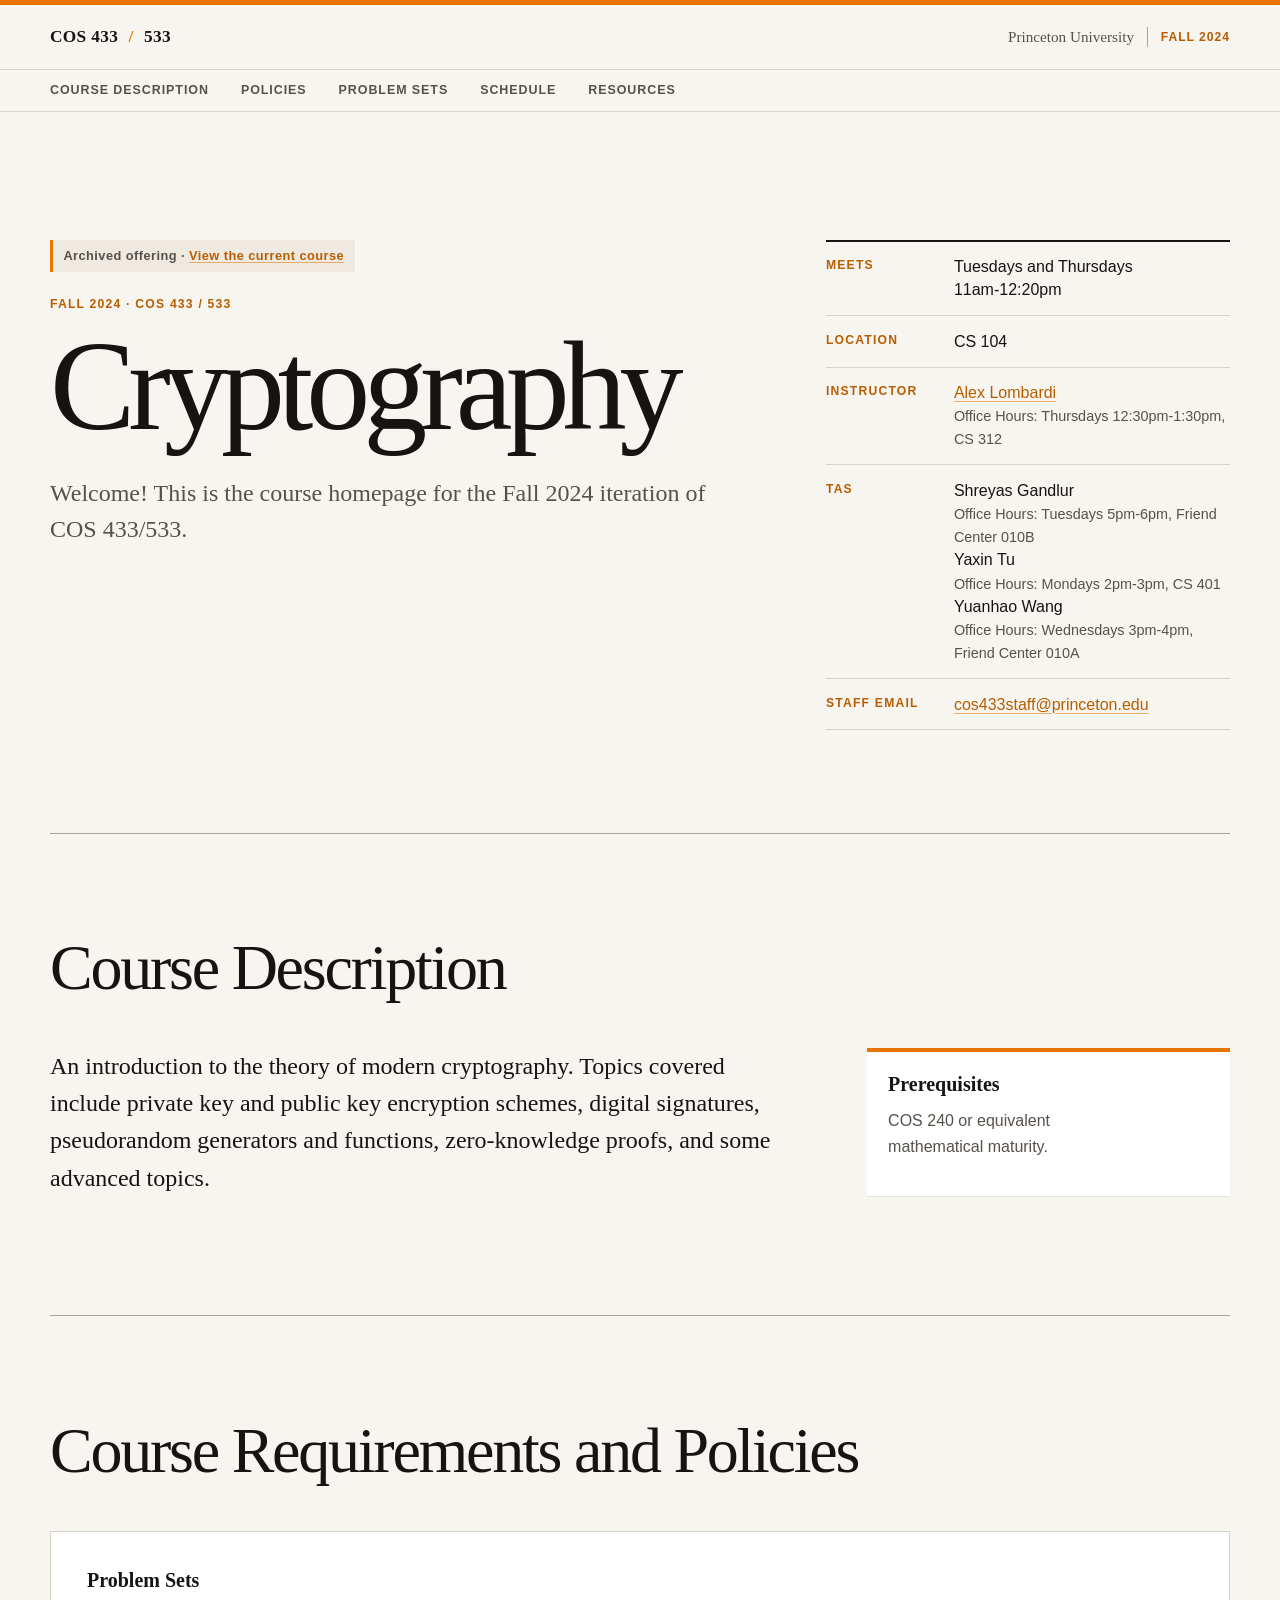
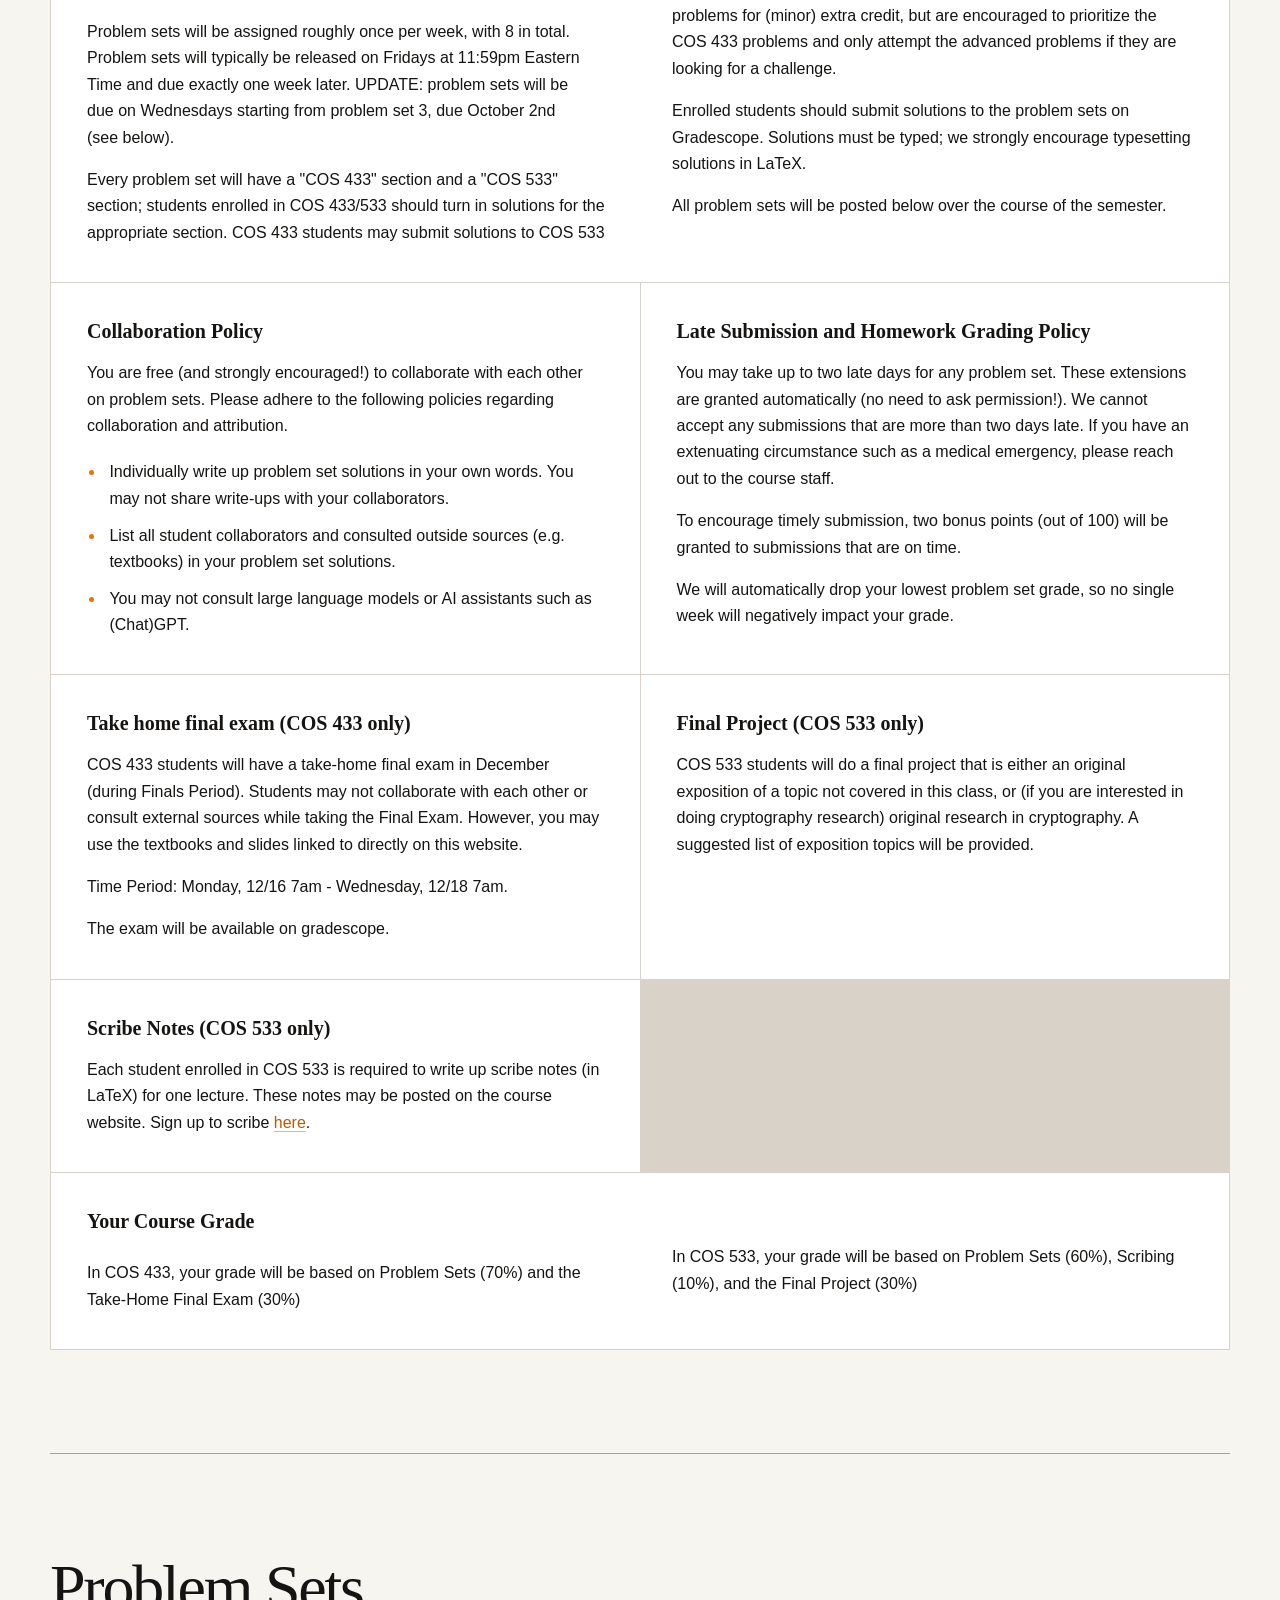
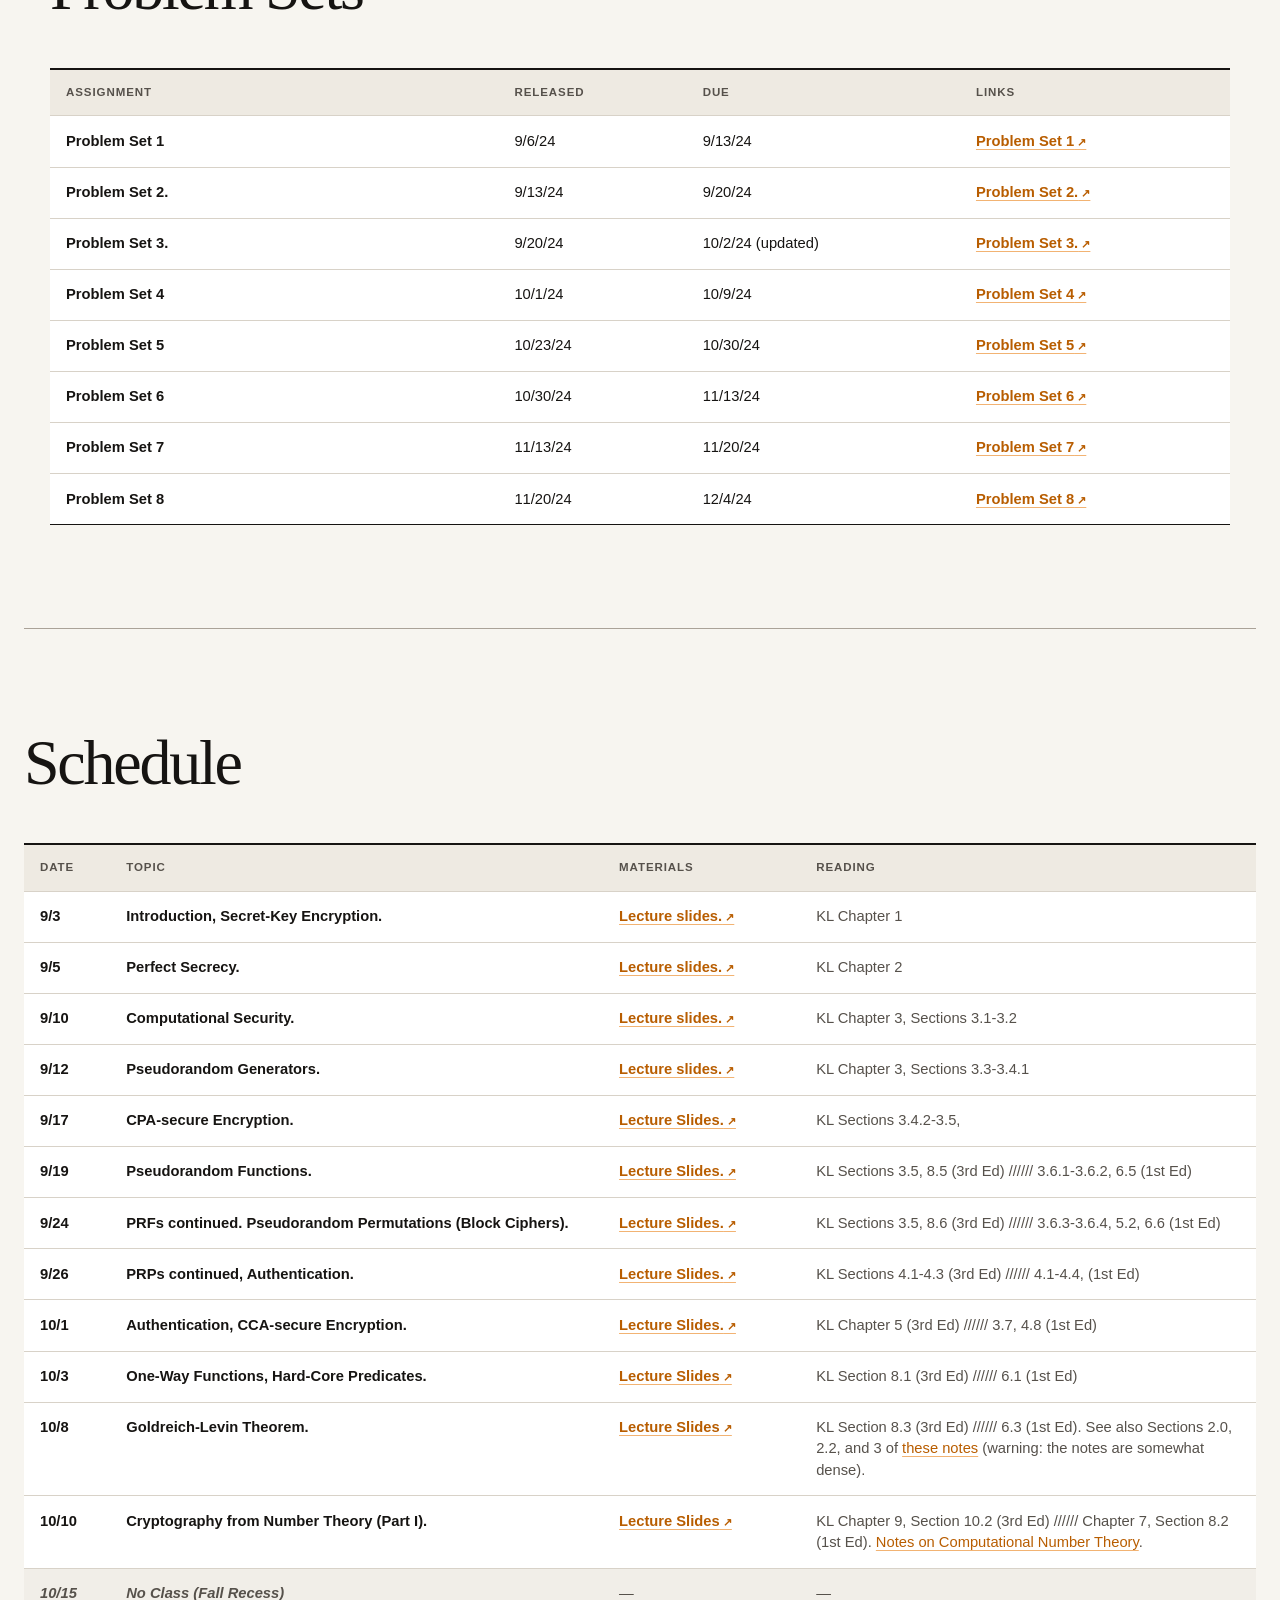
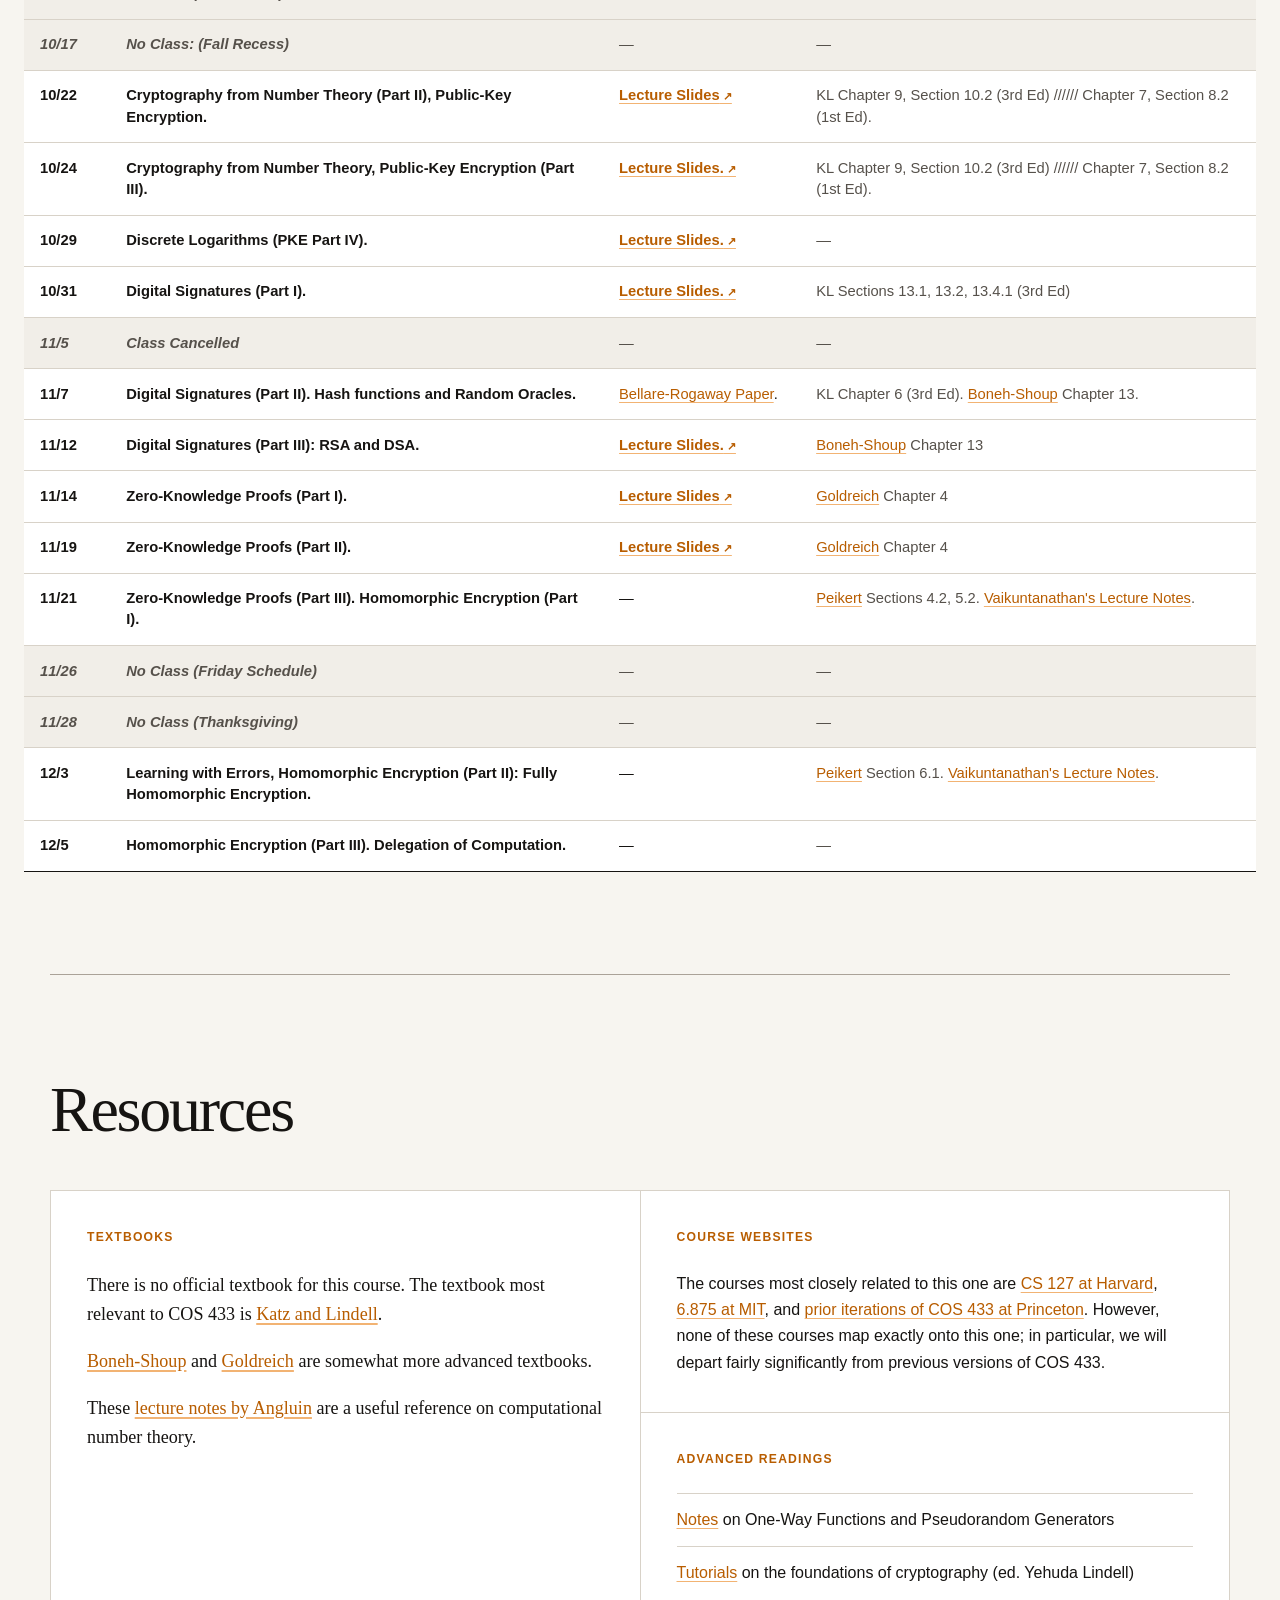
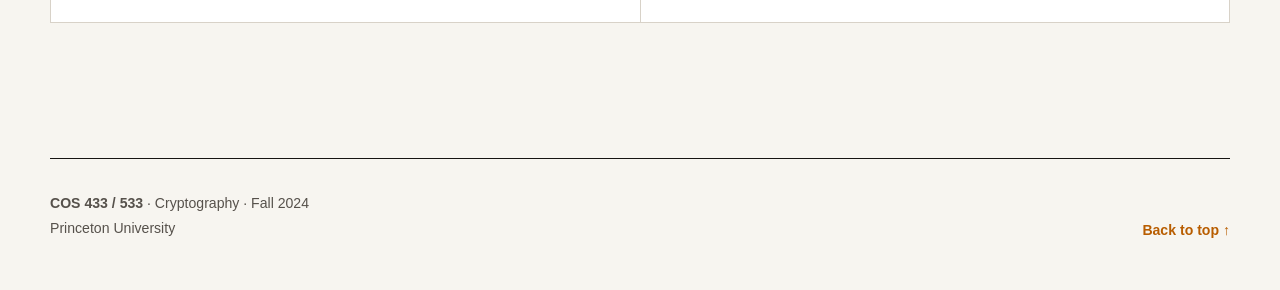
==== commit ba605401: "Refine course archive navigation and headers" ====
--- a/archive/fall-2024/index.html
+++ b/archive/fall-2024/index.html
@@ -19,11 +19,14 @@
           <span class="course-mark-divider" aria-hidden="true">/</span>
           <span>533</span>
         </a>
-        <p class="university">Princeton University</p>
+        <div class="header-meta">
+          <span class="university">Princeton University</span>
+          <span class="header-semester">Fall 2024</span>
+        </div>
       </div>
       <nav class="site-nav" aria-label="Course navigation">
         <div class="nav-inner">
-          <a href="#overview">Overview</a>
+          <a href="#overview">Course Description</a>
           <a href="#policies">Policies</a>
           <a href="#problem-sets">Problem Sets</a>
           <a href="#schedule">Schedule</a>
@@ -70,15 +73,10 @@
 
       <section class="section" id="overview" aria-labelledby="overview-title">
         <div class="section-heading">
-          <p class="section-number" aria-hidden="true">01</p>
-          <div>
-            <p class="kicker">About the course</p>
-            <h2 id="overview-title">Overview</h2>
-          </div>
+          <h2 id="overview-title">Course Description</h2>
         </div>
         <div class="prose overview-grid">
           <div>
-            <h3>Course Description</h3>
             <p>An introduction to the theory of modern cryptography. Topics covered include private key and public key encryption schemes, digital signatures, pseudorandom generators and functions, zero-knowledge proofs, and some advanced topics.</p>
           </div>
           <aside class="prerequisite">
@@ -90,11 +88,7 @@
 
       <section class="section" id="policies" aria-labelledby="policies-title">
         <div class="section-heading">
-          <p class="section-number" aria-hidden="true">02</p>
-          <div>
-            <p class="kicker">Expectations</p>
-            <h2 id="policies-title">Course Requirements and Policies</h2>
-          </div>
+          <h2 id="policies-title">Course Requirements and Policies</h2>
         </div>
         <div class="policy-grid">
           <article class="policy-block policy-lead">
@@ -149,11 +143,7 @@
 
       <section class="section" id="problem-sets" aria-labelledby="problem-sets-title">
         <div class="section-heading">
-          <p class="section-number" aria-hidden="true">03</p>
-          <div>
-            <p class="kicker">Assignments</p>
-            <h2 id="problem-sets-title">Problem Sets</h2>
-          </div>
+          <h2 id="problem-sets-title">Problem Sets</h2>
         </div>
         <div class="table-wrap" tabindex="0" role="region" aria-label="Problem sets table">
           <table class="assignments-table">
@@ -176,8 +166,7 @@
 
       <section class="section schedule-section" id="schedule" aria-labelledby="schedule-title">
         <div class="section-heading">
-          <p class="section-number" aria-hidden="true">04</p>
-          <div><p class="kicker">Fall 2024 · Tentative</p><h2 id="schedule-title">Schedule</h2></div>
+          <h2 id="schedule-title">Schedule</h2>
         </div>
         <p class="table-hint">Scroll horizontally to see all columns on smaller screens.</p>
         <div class="table-wrap" tabindex="0" role="region" aria-label="Course schedule table">
@@ -219,8 +208,7 @@
 
       <section class="section" id="resources" aria-labelledby="resources-title">
         <div class="section-heading">
-          <p class="section-number" aria-hidden="true">05</p>
-          <div><p class="kicker">References and links</p><h2 id="resources-title">Resources</h2></div>
+          <h2 id="resources-title">Resources</h2>
         </div>
         <div class="resources-grid">
           <article class="resource-block resource-primary">
--- a/style.css
+++ b/style.css
@@ -111,11 +111,28 @@
   color: var(--orange);
 }
 
+.header-meta {
+  display: flex;
+  align-items: center;
+  gap: 0.8rem;
+  color: var(--ink-soft);
+  white-space: nowrap;
+}
+
 .university {
   margin: 0;
-  color: var(--ink-soft);
   font-family: var(--serif);
   font-size: 0.95rem;
+}
+
+.header-semester {
+  padding-left: 0.8rem;
+  border-left: 1px solid var(--line-dark);
+  color: var(--orange-dark);
+  font-size: 0.76rem;
+  font-weight: 800;
+  letter-spacing: 0.08em;
+  text-transform: uppercase;
 }
 
 .site-nav {
@@ -156,8 +173,6 @@
 }
 
 .eyebrow,
-.kicker,
-.section-number,
 dt {
   color: var(--orange-dark);
   font-size: 0.76rem;
@@ -230,7 +245,6 @@
 
 .coming-soon {
   max-width: 52rem;
-  margin-left: 4.5rem;
   padding: clamp(1.5rem, 3vw, 2.25rem);
   background: var(--surface);
   border-left: 4px solid var(--orange);
@@ -246,7 +260,6 @@
   display: grid;
   grid-template-columns: repeat(2, minmax(0, 1fr));
   gap: 1rem;
-  margin-left: 4.5rem;
 }
 
 .offering-card {
@@ -331,19 +344,7 @@
 }
 
 .section-heading {
-  display: grid;
-  grid-template-columns: 4.5rem 1fr;
-  align-items: start;
   margin-bottom: 3rem;
-}
-
-.section-number,
-.kicker {
-  margin: 0 0 0.55rem;
-}
-
-.section-number {
-  color: var(--line-dark);
 }
 
 h2 {
@@ -368,7 +369,6 @@
   display: grid;
   grid-template-columns: minmax(0, 1.6fr) minmax(16rem, 0.8fr);
   gap: clamp(2rem, 7vw, 7rem);
-  padding-left: 4.5rem;
 }
 
 .overview-grid > div > p {
@@ -394,7 +394,6 @@
   display: grid;
   grid-template-columns: repeat(2, minmax(0, 1fr));
   gap: 1px;
-  margin-left: 4.5rem;
   background: var(--line);
   border: 1px solid var(--line);
 }
@@ -431,39 +430,6 @@
 
 .policy-block li::marker {
   color: var(--orange);
-}
-
-.grade-block {
-  display: flex;
-  flex-direction: column;
-}
-
-.grade-bar {
-  display: flex;
-  height: 2rem;
-  margin-top: auto;
-  padding-top: 0.7rem;
-  color: white;
-  font-size: 0.72rem;
-  font-weight: 800;
-  line-height: 2rem;
-}
-
-.grade-major,
-.grade-final {
-  display: block;
-  padding-inline: 0.6rem;
-}
-
-.grade-major {
-  width: 75%;
-  background: var(--ink);
-}
-
-.grade-final {
-  width: 25%;
-  min-width: 3.4rem;
-  background: var(--orange);
 }
 
 .table-wrap {
@@ -599,7 +565,6 @@
   display: grid;
   grid-template-columns: repeat(2, minmax(0, 1fr));
   gap: 1px;
-  margin-left: 4.5rem;
   background: var(--line);
   border: 1px solid var(--line);
 }
@@ -701,24 +666,13 @@
     font-size: clamp(3.25rem, 15.5vw, 5.5rem);
   }
 
-  .section-heading {
-    grid-template-columns: 3rem 1fr;
-  }
-
   .overview-grid {
     grid-template-columns: 1fr;
-    padding-left: 3rem;
-  }
-
-  .coming-soon,
-  .offering-grid {
-    margin-left: 3rem;
   }
 
   .policy-grid,
   .resources-grid {
     grid-template-columns: 1fr;
-    margin-left: 3rem;
   }
 
   .policy-lead,
@@ -742,30 +696,8 @@
     gap: 0.2rem;
   }
 
-  .section-heading {
-    display: block;
-  }
-
-  .section-number {
-    margin-bottom: 0.35rem;
-  }
-
-  .overview-grid {
-    padding-left: 0;
-  }
-
-  .coming-soon,
-  .offering-grid {
-    margin-left: 0;
-  }
-
   .offering-grid {
     grid-template-columns: 1fr;
-  }
-
-  .policy-grid,
-  .resources-grid {
-    margin-left: 0;
   }
 
   .site-footer {
